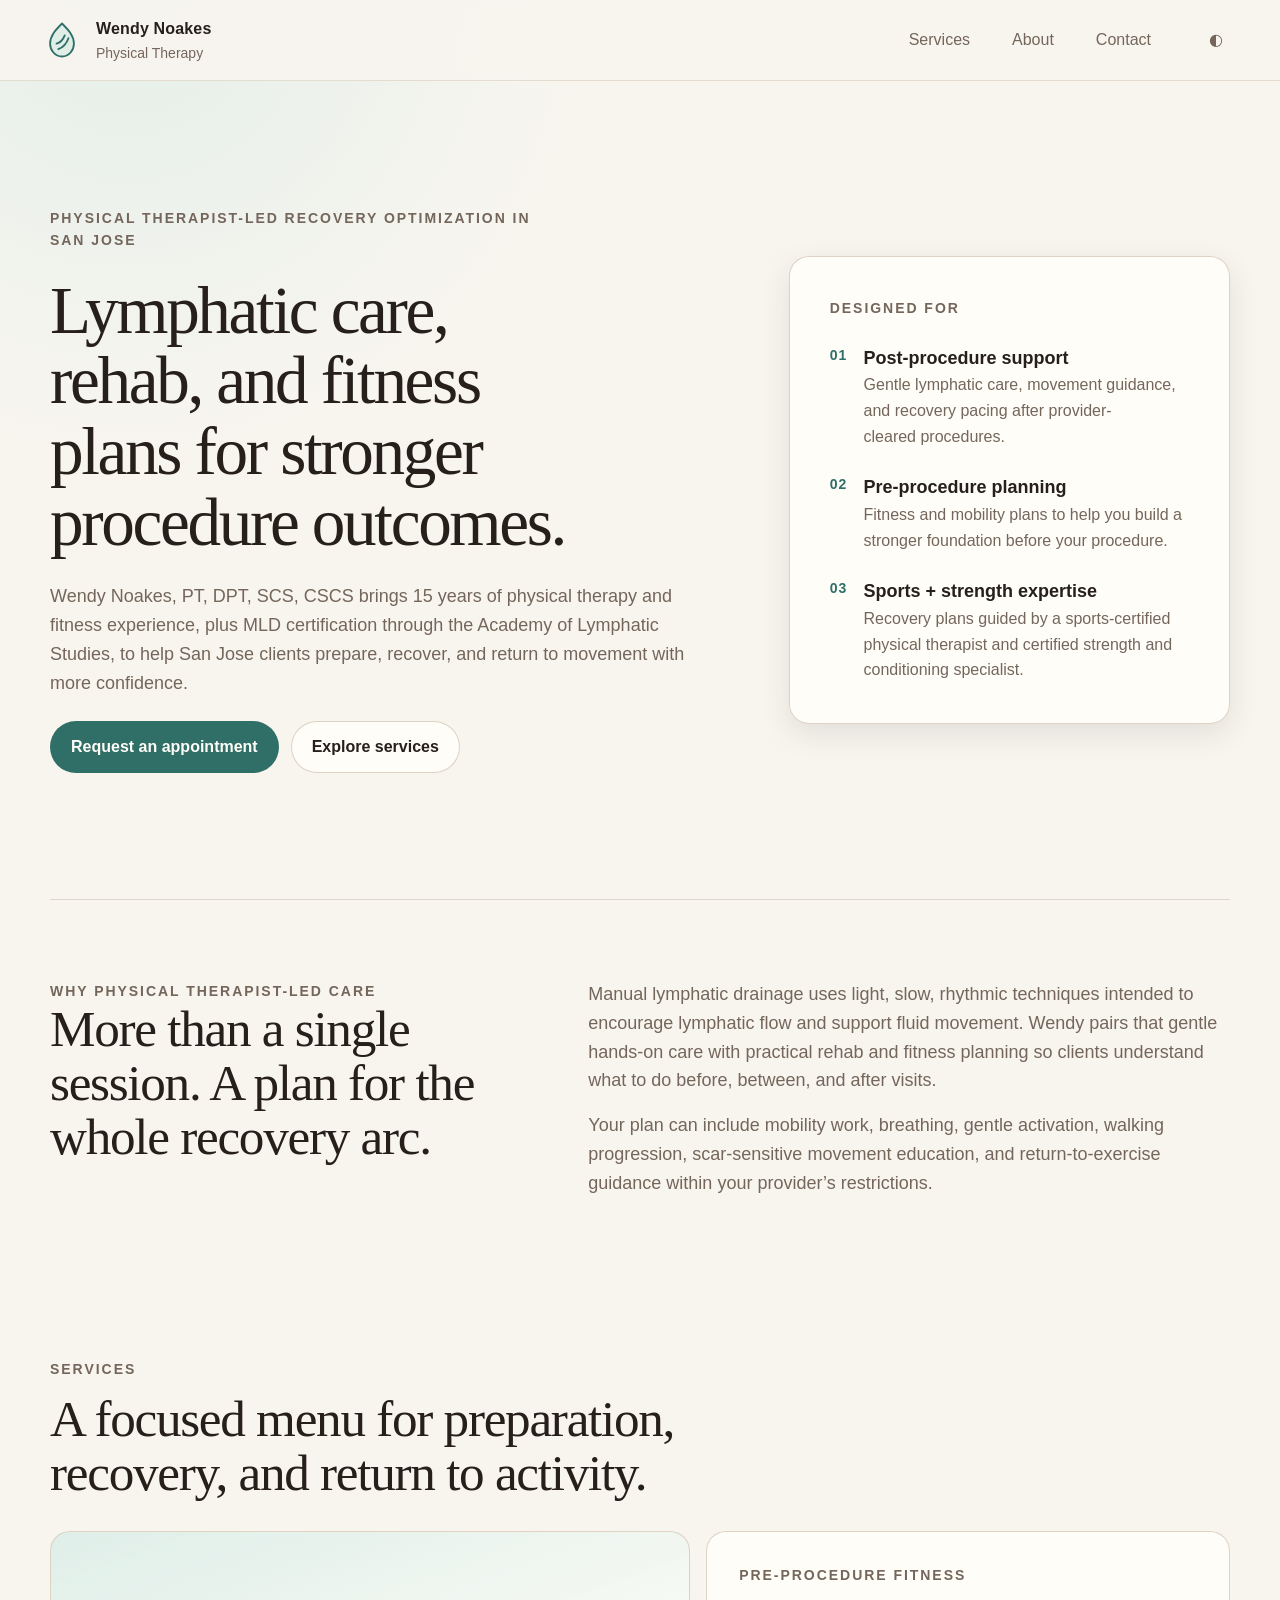
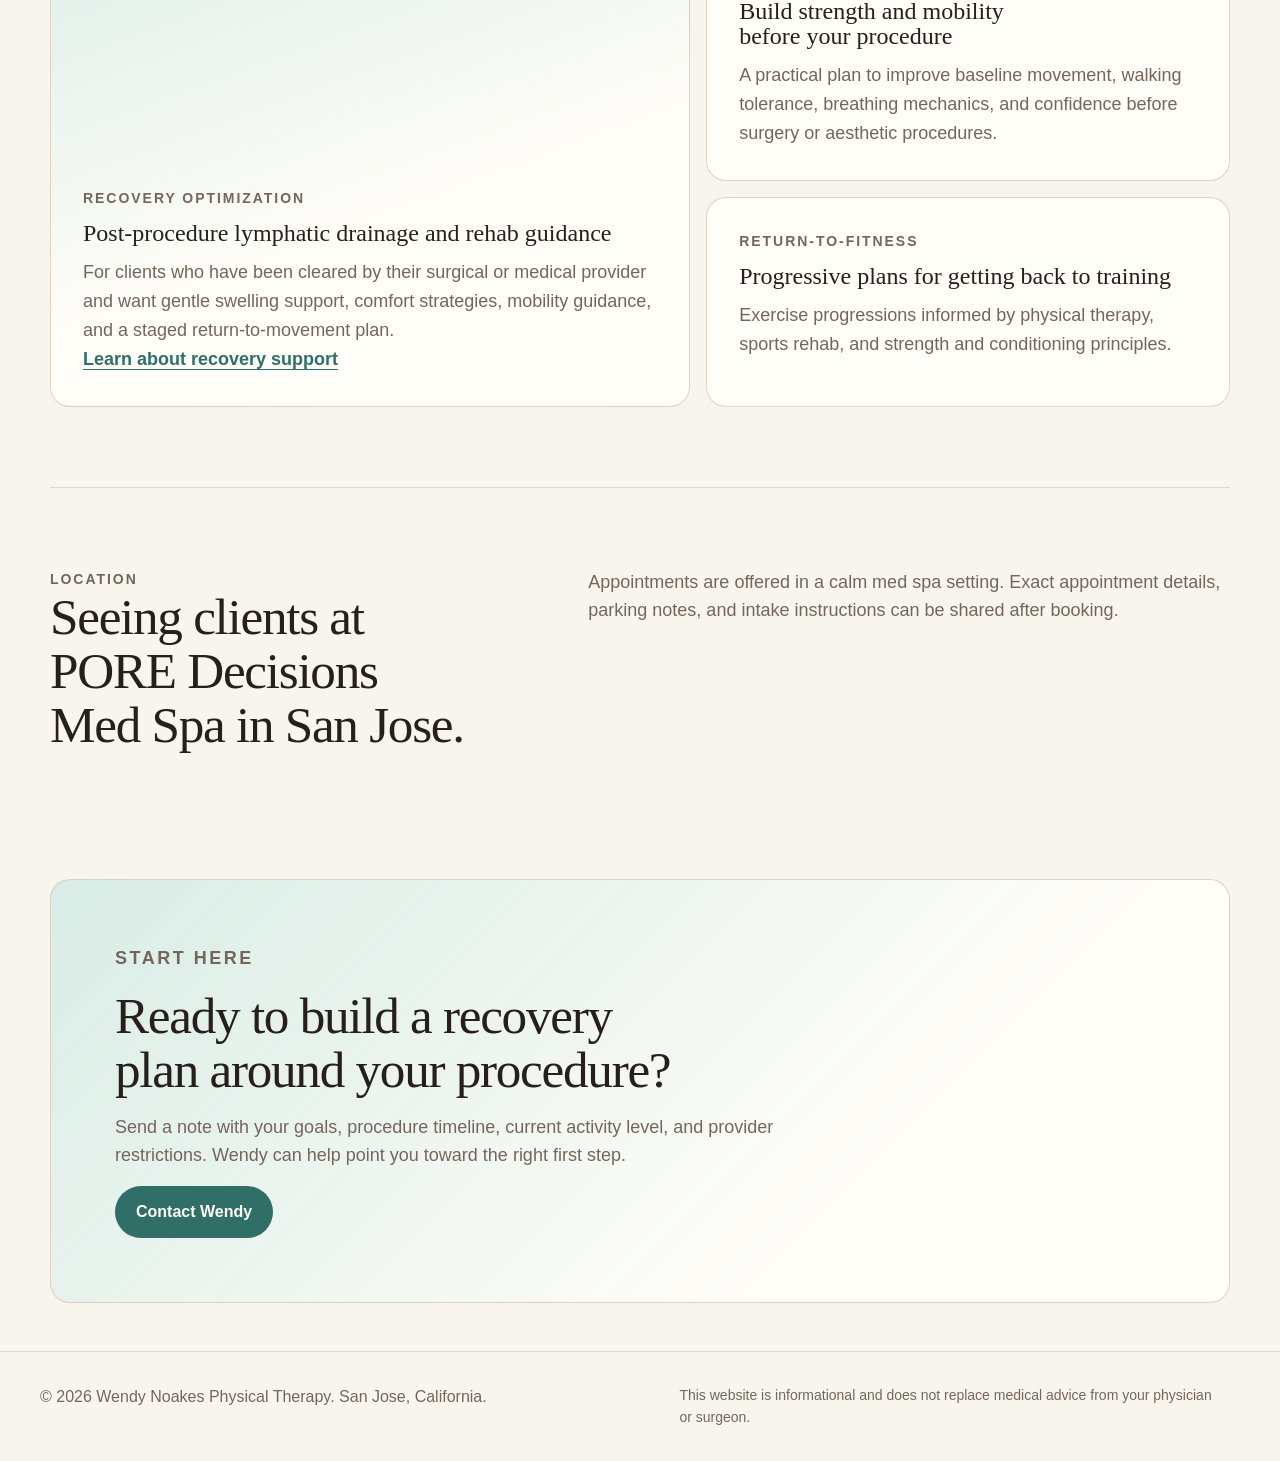
==== index.html @ c4cbfc4f "Add files via upload" ====
<!DOCTYPE html>
<html lang="en">
  <head>
    <meta charset="utf-8" />
    <meta name="viewport" content="width=device-width, initial-scale=1" />
    <title>Manual Lymphatic Drainage in San Jose | Wendy Noakes PT</title>
    <meta
      name="description"
      content="San Jose manual lymphatic drainage, post-procedure recovery support, and pre/post-procedure fitness planning led by Wendy Noakes, PT, DPT, SCS, CSCS."
    />
    <link rel="canonical" href="https://noakesphysicaltherapy.com/" />
    <meta name="robots" content="index, follow" />
    <meta property="og:title" content="Manual Lymphatic Drainage & Recovery PT in San Jose" />
    <meta
      property="og:description"
      content="Physical therapist-led manual lymphatic drainage, rehab guidance, and fitness planning for pre- and post-procedure recovery in San Jose."
    />
    <meta property="og:type" content="website" />
    <meta property="og:url" content="https://noakesphysicaltherapy.com/" />
    <meta property="og:site_name" content="Wendy Noakes Physical Therapy" />
    <link rel="preconnect" href="https://api.fontshare.com" />
    <link
      href="https://api.fontshare.com/v2/css?f[]=zodiak@400,500,700&f[]=satoshi@400,500,700&display=swap"
      rel="stylesheet"
    />
    <link rel="stylesheet" href="styles.css" />
    <script type="application/ld+json">
      {
        "@context": "https://schema.org",
        "@type": "MedicalBusiness",
        "name": "Wendy Noakes Physical Therapy",
        "alternateName": "Noakes Physical Therapy",
        "description": "San Jose manual lymphatic drainage, post-procedure recovery support, pre-procedure fitness planning, and return-to-fitness guidance led by Wendy Noakes, PT, DPT, SCS, CSCS.",
        "areaServed": "San Jose, CA",
        "medicalSpecialty": "PhysicalTherapy",
        "url": "https://noakesphysicaltherapy.com/",
        "email": "wendy@noakesphysicaltherapy.com",
        "founder": {
          "@type": "Person",
          "name": "Wendy Noakes",
          "jobTitle": "Physical Therapist",
          "honorificSuffix": "PT, DPT, SCS, CSCS"
        },
        "address": {
          "@type": "PostalAddress",
          "addressLocality": "San Jose",
          "addressRegion": "CA",
          "addressCountry": "US"
        },
        "knowsAbout": [
          "Manual lymphatic drainage",
          "Post-procedure recovery",
          "Physical therapy",
          "Pre-procedure fitness planning",
          "Return-to-fitness coaching"
        ]
      }
    </script>
    <script type="application/ld+json">
      {
        "@context": "https://schema.org",
        "@type": "WebSite",
        "name": "Wendy Noakes Physical Therapy",
        "url": "https://noakesphysicaltherapy.com/",
        "inLanguage": "en-US"
      }
    </script>
  </head>
  <body>
    <a class="skip-link" href="#main">Skip to content</a>
    <header class="site-header" data-header>
      <a class="brand" href="index.html" aria-label="Wendy Noakes Physical Therapy home">
        <svg class="brand-mark" viewBox="0 0 48 48" aria-hidden="true">
          <path d="M24 6c7 7 13 13 13 22 0 7-5.4 14-13 14S11 35 11 28C11 19 17 13 24 6Z" />
          <path d="M18 28c4-1 7-4 9-9M20 34c5-2 9-6 11-12" />
        </svg>
        <span>
          <strong>Wendy Noakes</strong>
          <small>Physical Therapy</small>
        </span>
      </a>
      <nav class="site-nav" aria-label="Primary navigation">
        <a href="services.html">Services</a>
        <a href="about.html">About</a>
        <a href="contact.html">Contact</a>
      </nav>
      <button class="theme-toggle" type="button" data-theme-toggle aria-label="Switch color theme">
        <span aria-hidden="true">◐</span>
      </button>
    </header>

    <main id="main">
      <section class="hero">
        <div class="hero-copy">
          <p class="eyebrow">Physical therapist-led recovery optimization in San Jose</p>
          <h1>Lymphatic care, rehab, and fitness plans for stronger procedure outcomes.</h1>
          <p class="hero-lede">
            Wendy Noakes, PT, DPT, SCS, CSCS brings 15 years of physical therapy and fitness experience, plus MLD certification through the Academy of Lymphatic Studies, to help San Jose clients prepare, recover, and return to movement with more confidence.
          </p>
          <div class="hero-actions" aria-label="Primary actions">
            <a class="button primary" href="contact.html">Request an appointment</a>
            <a class="button secondary" href="services.html">Explore services</a>
          </div>
        </div>
        <aside class="hero-card" aria-label="Practice highlights">
          <div class="quiet-label">Designed for</div>
          <ul role="list" class="hero-list">
            <li>
              <span>01</span>
              <strong>Post-procedure support</strong>
              <p>Gentle lymphatic care, movement guidance, and recovery pacing after provider-cleared procedures.</p>
            </li>
            <li>
              <span>02</span>
              <strong>Pre-procedure planning</strong>
              <p>Fitness and mobility plans to help you build a stronger foundation before your procedure.</p>
            </li>
            <li>
              <span>03</span>
              <strong>Sports + strength expertise</strong>
              <p>Recovery plans guided by a sports-certified physical therapist and certified strength and conditioning specialist.</p>
            </li>
          </ul>
        </aside>
      </section>

      <section class="split-section">
        <div>
          <p class="eyebrow">Why physical therapist-led care</p>
          <h2>More than a single session. A plan for the whole recovery arc.</h2>
        </div>
        <div class="prose">
          <p>
            Manual lymphatic drainage uses light, slow, rhythmic techniques intended to encourage lymphatic flow and support fluid movement. Wendy pairs that gentle hands-on care with practical rehab and fitness planning so clients understand what to do before, between, and after visits.
          </p>
          <p>
            Your plan can include mobility work, breathing, gentle activation, walking progression, scar-sensitive movement education, and return-to-exercise guidance within your provider’s restrictions.
          </p>
        </div>
      </section>

      <section class="service-preview" aria-labelledby="service-preview-title">
        <div class="section-intro">
          <p class="eyebrow">Services</p>
          <h2 id="service-preview-title">A focused menu for preparation, recovery, and return to activity.</h2>
        </div>
        <div class="feature-layout">
          <article class="feature-card large">
            <p class="quiet-label">Recovery optimization</p>
          <h3>Post-procedure lymphatic drainage and rehab guidance</h3>
            <p>
              For clients who have been cleared by their surgical or medical provider and want gentle swelling support, comfort strategies, mobility guidance, and a staged return-to-movement plan.
            </p>
            <a href="services.html#post-op">Learn about recovery support</a>
          </article>
          <article class="feature-card">
            <p class="quiet-label">Pre-procedure fitness</p>
            <h3>Build strength and mobility before your procedure</h3>
            <p>
              A practical plan to improve baseline movement, walking tolerance, breathing mechanics, and confidence before surgery or aesthetic procedures.
            </p>
          </article>
          <article class="feature-card">
            <p class="quiet-label">Return-to-fitness</p>
            <h3>Progressive plans for getting back to training</h3>
            <p>
              Exercise progressions informed by physical therapy, sports rehab, and strength and conditioning principles.
            </p>
          </article>
        </div>
      </section>

      <section class="location-band" aria-labelledby="location-title">
        <div>
          <p class="eyebrow">Location</p>
          <h2 id="location-title">Seeing clients at PORE Decisions Med Spa in San Jose.</h2>
        </div>
        <p>
          Appointments are offered in a calm med spa setting. Exact appointment details, parking notes, and intake instructions can be shared after booking.
        </p>
      </section>

      <section class="cta-section" aria-labelledby="cta-title">
        <p class="eyebrow">Start here</p>
        <h2 id="cta-title">Ready to build a recovery plan around your procedure?</h2>
        <p>
          Send a note with your goals, procedure timeline, current activity level, and provider restrictions. Wendy can help point you toward the right first step.
        </p>
        <a class="button primary" href="contact.html">Contact Wendy</a>
      </section>
    </main>

    <footer class="site-footer">
      <p>© <span data-year></span> Wendy Noakes Physical Therapy. San Jose, California.</p>
      <p class="footer-note">This website is informational and does not replace medical advice from your physician or surgeon.</p>
    </footer>
    <script src="script.js" defer></script>
  </body>
</html>
---- styles.css ----
:root,
[data-theme='light'] {
  --font-display: 'Zodiak', Georgia, serif;
  --font-body: 'Satoshi', Arial, sans-serif;
  --text-xs: clamp(0.75rem, 0.7rem + 0.25vw, 0.875rem);
  --text-sm: clamp(0.875rem, 0.8rem + 0.35vw, 1rem);
  --text-base: clamp(1rem, 0.95rem + 0.25vw, 1.125rem);
  --text-lg: clamp(1.125rem, 1rem + 0.75vw, 1.5rem);
  --text-xl: clamp(1.5rem, 1.2rem + 1.25vw, 2.25rem);
  --text-2xl: clamp(2rem, 1.2rem + 2.5vw, 3.5rem);
  --text-3xl: clamp(2.5rem, 1rem + 4vw, 5rem);
  --space-1: 0.25rem;
  --space-2: 0.5rem;
  --space-3: 0.75rem;
  --space-4: 1rem;
  --space-5: 1.25rem;
  --space-6: 1.5rem;
  --space-8: 2rem;
  --space-10: 2.5rem;
  --space-12: 3rem;
  --space-16: 4rem;
  --space-20: 5rem;
  --space-24: 6rem;
  --color-bg: #f8f5ef;
  --color-surface: #fffdf8;
  --color-surface-2: #efe7db;
  --color-surface-offset: #e5dacb;
  --color-border: #d6c8b9;
  --color-text: #261f1a;
  --color-text-muted: #74665b;
  --color-text-faint: #a99c91;
  --color-text-inverse: #fffdf8;
  --color-primary: #2f6f67;
  --color-primary-hover: #1f514d;
  --color-primary-highlight: #d7ebe5;
  --color-warning: #8e4c2c;
  --radius-sm: 0.375rem;
  --radius-md: 0.5rem;
  --radius-lg: 0.75rem;
  --radius-xl: 1.25rem;
  --radius-full: 9999px;
  --shadow-sm: 0 1px 2px rgba(38, 31, 26, 0.07);
  --shadow-md: 0 10px 30px rgba(38, 31, 26, 0.1);
  --transition-interactive: 180ms cubic-bezier(0.16, 1, 0.3, 1);
}

[data-theme='dark'] {
  --color-bg: #151817;
  --color-surface: #1d2321;
  --color-surface-2: #242c29;
  --color-surface-offset: #303a36;
  --color-border: #3c4743;
  --color-text: #eee9df;
  --color-text-muted: #b6aaa0;
  --color-text-faint: #7f756e;
  --color-text-inverse: #171614;
  --color-primary: #86c7bd;
  --color-primary-hover: #a6ddd3;
  --color-primary-highlight: #233c39;
  --color-warning: #d69a72;
  --shadow-sm: 0 1px 2px rgba(0, 0, 0, 0.2);
  --shadow-md: 0 14px 38px rgba(0, 0, 0, 0.28);
}

*,
*::before,
*::after {
  box-sizing: border-box;
  margin: 0;
  padding: 0;
}

html {
  -moz-text-size-adjust: none;
  -webkit-text-size-adjust: none;
  text-size-adjust: none;
  scroll-behavior: smooth;
  scroll-padding-top: var(--space-16);
}

body {
  min-height: 100dvh;
  font-family: var(--font-body);
  font-size: var(--text-base);
  line-height: 1.6;
  color: var(--color-text);
  background:
    radial-gradient(circle at 10% 0%, color-mix(in srgb, var(--color-primary-highlight), transparent 42%), transparent 28rem),
    var(--color-bg);
  -webkit-font-smoothing: antialiased;
}

a {
  color: inherit;
}

img,
svg {
  display: block;
  max-width: 100%;
}

p,
li {
  max-width: 72ch;
  text-wrap: pretty;
}

h1,
h2,
h3 {
  font-family: var(--font-display);
  line-height: 1.05;
  text-wrap: balance;
  font-weight: 500;
}

h1 {
  font-size: var(--text-3xl);
  letter-spacing: -0.035em;
}

h2 {
  font-size: var(--text-2xl);
  letter-spacing: -0.025em;
}

h3 {
  font-size: var(--text-lg);
}

button,
input,
textarea,
select {
  font: inherit;
}

a,
button,
input,
textarea,
select,
summary {
  transition:
    color var(--transition-interactive),
    background var(--transition-interactive),
    border-color var(--transition-interactive),
    box-shadow var(--transition-interactive),
    transform var(--transition-interactive);
}

:focus-visible {
  outline: 2px solid var(--color-primary);
  outline-offset: 3px;
  border-radius: var(--radius-sm);
}

.skip-link {
  position: absolute;
  left: var(--space-4);
  top: var(--space-4);
  z-index: 100;
  padding: var(--space-2) var(--space-4);
  background: var(--color-primary);
  color: var(--color-text-inverse);
  border-radius: var(--radius-full);
  transform: translateY(-150%);
}

.skip-link:focus {
  transform: translateY(0);
}

.site-header {
  position: sticky;
  top: 0;
  z-index: 50;
  display: grid;
  grid-template-columns: 1fr auto auto;
  gap: var(--space-6);
  align-items: center;
  padding: var(--space-4) clamp(var(--space-4), 4vw, var(--space-10));
  background: color-mix(in srgb, var(--color-bg), transparent 8%);
  border-bottom: 1px solid color-mix(in srgb, var(--color-border), transparent 45%);
  backdrop-filter: blur(16px);
}

.brand {
  display: inline-flex;
  gap: var(--space-3);
  align-items: center;
  text-decoration: none;
}

.brand-mark {
  width: 44px;
  height: 44px;
  color: var(--color-primary);
  fill: color-mix(in srgb, var(--color-primary-highlight), transparent 24%);
  stroke: currentColor;
  stroke-linecap: round;
  stroke-linejoin: round;
  stroke-width: 2;
}

.brand strong,
.brand small {
  display: block;
}

.brand strong {
  font-size: var(--text-sm);
  letter-spacing: 0.01em;
}

.brand small,
.eyebrow,
.quiet-label,
.footer-note,
.small-note,
.form-note {
  color: var(--color-text-muted);
  font-size: var(--text-xs);
}

.site-nav {
  display: flex;
  gap: var(--space-2);
  align-items: center;
}

.site-nav a,
.theme-toggle {
  min-height: 44px;
  display: inline-flex;
  align-items: center;
  justify-content: center;
  padding: var(--space-2) var(--space-4);
  border-radius: var(--radius-full);
  color: var(--color-text-muted);
  text-decoration: none;
  font-size: var(--text-sm);
  border: 1px solid transparent;
  background: transparent;
  cursor: pointer;
}

.site-nav a:hover,
.site-nav a[aria-current='page'],
.theme-toggle:hover {
  color: var(--color-text);
  border-color: color-mix(in srgb, var(--color-border), transparent 20%);
  background: color-mix(in srgb, var(--color-surface), transparent 25%);
}

.hero,
.page-hero,
.about-hero,
.split-section,
.service-preview,
.location-band,
.cta-section,
.service-detail,
.faq-section,
.values-grid,
.contact-layout {
  width: min(1180px, calc(100% - clamp(var(--space-8), 8vw, var(--space-20))));
  margin-inline: auto;
}

.hero {
  display: grid;
  grid-template-columns: minmax(0, 1.08fr) minmax(320px, 0.72fr);
  gap: clamp(var(--space-8), 6vw, var(--space-20));
  align-items: center;
  min-height: calc(100dvh - 82px);
  padding-block: clamp(var(--space-12), 8vw, var(--space-24));
}

.hero-copy {
  display: grid;
  gap: var(--space-6);
}

.eyebrow,
.quiet-label {
  text-transform: uppercase;
  letter-spacing: 0.14em;
  font-weight: 700;
}

.hero-lede,
.page-hero > p,
.prose p,
.cta-section p,
.location-band > p {
  color: var(--color-text-muted);
  font-size: var(--text-base);
}

.hero-actions,
.contact-actions {
  display: flex;
  flex-wrap: wrap;
  gap: var(--space-3);
  align-items: center;
}

.button {
  min-height: 48px;
  display: inline-flex;
  align-items: center;
  justify-content: center;
  padding: var(--space-3) var(--space-5);
  border-radius: var(--radius-full);
  text-decoration: none;
  border: 1px solid transparent;
  font-size: var(--text-sm);
  font-weight: 700;
  cursor: pointer;
}

.button.primary {
  background: var(--color-primary);
  color: var(--color-text-inverse);
}

.button.primary:hover {
  background: var(--color-primary-hover);
  transform: translateY(-1px);
}

.button.secondary {
  color: var(--color-text);
  border-color: color-mix(in srgb, var(--color-border), transparent 20%);
  background: color-mix(in srgb, var(--color-surface), transparent 8%);
}

.button.secondary:hover {
  border-color: var(--color-primary);
}

.hero-card {
  padding: clamp(var(--space-6), 4vw, var(--space-10));
  border: 1px solid color-mix(in srgb, var(--color-border), transparent 20%);
  border-radius: var(--radius-xl);
  background: color-mix(in srgb, var(--color-surface), transparent 4%);
  box-shadow: var(--shadow-md);
}

.hero-list {
  display: grid;
  gap: var(--space-6);
  margin-top: var(--space-6);
  list-style: none;
}

.hero-list li {
  display: grid;
  grid-template-columns: auto 1fr;
  column-gap: var(--space-4);
}

.hero-list span {
  grid-row: span 2;
  color: var(--color-primary);
  font-size: var(--text-xs);
  font-weight: 700;
  letter-spacing: 0.08em;
}

.hero-list p {
  color: var(--color-text-muted);
  font-size: var(--text-sm);
}

.split-section,
.location-band,
.about-hero,
.service-detail {
  display: grid;
  grid-template-columns: 0.85fr 1.15fr;
  gap: clamp(var(--space-8), 6vw, var(--space-16));
  padding-block: clamp(var(--space-12), 7vw, var(--space-20));
  border-top: 1px solid color-mix(in srgb, var(--color-border), transparent 35%);
}

.prose {
  display: grid;
  gap: var(--space-4);
}

.service-preview,
.faq-section,
.values-grid,
.credentials-section {
  padding-block: clamp(var(--space-12), 7vw, var(--space-20));
}

.section-intro {
  display: grid;
  gap: var(--space-3);
  max-width: 760px;
  margin-bottom: var(--space-8);
}

.feature-layout {
  display: grid;
  grid-template-columns: 1.1fr 0.9fr;
  grid-auto-rows: minmax(210px, auto);
  gap: var(--space-4);
}

.feature-card,
.values-grid article,
.credential-list article,
.contact-card,
.contact-form {
  padding: clamp(var(--space-5), 4vw, var(--space-8));
  border-radius: var(--radius-xl);
  border: 1px solid color-mix(in srgb, var(--color-border), transparent 22%);
  background: color-mix(in srgb, var(--color-surface), transparent 5%);
}

.feature-card.large {
  grid-row: span 2;
  display: flex;
  flex-direction: column;
  justify-content: flex-end;
  min-height: 460px;
  background:
    linear-gradient(160deg, color-mix(in srgb, var(--color-primary-highlight), transparent 20%), transparent 58%),
    color-mix(in srgb, var(--color-surface), transparent 2%);
}

.feature-card h3,
.values-grid h3,
.contact-card h2 {
  margin-block: var(--space-3);
}

.feature-card p,
.values-grid p,
.contact-card p,
.detail-body p,
.faq-list p {
  color: var(--color-text-muted);
}

.feature-card a,
.text-link {
  width: fit-content;
  color: var(--color-primary);
  font-weight: 700;
  text-decoration-thickness: 0.08em;
  text-underline-offset: 0.2em;
}

.cta-section {
  display: grid;
  justify-items: start;
  gap: var(--space-4);
  padding: clamp(var(--space-8), 8vw, var(--space-16));
  margin-block: var(--space-12);
  border-radius: var(--radius-xl);
  color: var(--color-text);
  background:
    linear-gradient(135deg, color-mix(in srgb, var(--color-primary-highlight), transparent 5%), transparent 70%),
    color-mix(in srgb, var(--color-surface), transparent 4%);
  border: 1px solid color-mix(in srgb, var(--color-border), transparent 20%);
}

.page {
  padding-bottom: var(--space-16);
}

.page-hero {
  display: grid;
  gap: var(--space-5);
  padding-block: clamp(var(--space-12), 8vw, var(--space-24));
}

.page-hero.narrow {
  max-width: 920px;
}

.sticky-kicker {
  align-self: start;
  position: sticky;
  top: var(--space-24);
}

.detail-body {
  display: grid;
  gap: var(--space-5);
}

.check-list {
  display: grid;
  gap: var(--space-3);
  list-style: none;
}

.check-list li {
  position: relative;
  padding-left: var(--space-6);
  color: var(--color-text-muted);
}

.check-list li::before {
  content: "";
  position: absolute;
  left: 0;
  top: 0.65em;
  width: 0.55rem;
  height: 0.55rem;
  border-radius: var(--radius-full);
  background: var(--color-primary);
}

.faq-list {
  display: grid;
  gap: var(--space-3);
}

details {
  padding: var(--space-5);
  border: 1px solid color-mix(in srgb, var(--color-border), transparent 20%);
  border-radius: var(--radius-lg);
  background: color-mix(in srgb, var(--color-surface), transparent 10%);
}

summary {
  cursor: pointer;
  font-weight: 700;
}

details p {
  margin-top: var(--space-3);
}

.values-grid {
  display: grid;
  grid-template-columns: repeat(3, 1fr);
  gap: var(--space-4);
}

.values-grid .section-intro {
  grid-column: 1 / -1;
}

.credential-list {
  display: grid;
  grid-template-columns: repeat(5, 1fr);
  gap: var(--space-4);
}

.credential-list article {
  display: grid;
  gap: var(--space-2);
}

.credential-list strong {
  font-family: var(--font-display);
  font-size: var(--text-lg);
  line-height: 1.15;
  font-weight: 500;
}

.credential-list span {
  color: var(--color-text-muted);
  font-size: var(--text-sm);
}

.contact-layout {
  display: grid;
  grid-template-columns: minmax(0, 1fr) 380px;
  gap: var(--space-6);
  align-items: start;
}

.contact-form {
  display: grid;
  gap: var(--space-3);
}

.contact-form label {
  font-size: var(--text-sm);
  font-weight: 700;
}

.contact-form input,
.contact-form textarea,
.contact-form select {
  width: 100%;
  min-height: 48px;
  padding: var(--space-3) var(--space-4);
  border: 1px solid color-mix(in srgb, var(--color-border), transparent 10%);
  border-radius: var(--radius-md);
  color: var(--color-text);
  background: var(--color-bg);
}

.contact-form textarea {
  resize: vertical;
}

code {
  padding: 0.08em 0.35em;
  border-radius: var(--radius-sm);
  background: var(--color-surface-2);
}

.site-footer {
  display: flex;
  justify-content: space-between;
  gap: var(--space-4);
  padding: var(--space-8) clamp(var(--space-4), 4vw, var(--space-10));
  color: var(--color-text-muted);
  font-size: var(--text-sm);
  border-top: 1px solid color-mix(in srgb, var(--color-border), transparent 35%);
}

@media (max-width: 840px) {
  .site-header {
    grid-template-columns: 1fr auto;
  }

  .site-nav {
    grid-column: 1 / -1;
    justify-content: space-between;
  }

  .hero,
  .split-section,
  .location-band,
  .about-hero,
  .service-detail,
  .feature-layout,
  .values-grid,
  .credential-list,
  .contact-layout {
    grid-template-columns: 1fr;
  }

  .hero {
    min-height: auto;
  }

  .feature-card.large {
    min-height: 320px;
  }

  .sticky-kicker {
    position: static;
  }

  .site-footer {
    flex-direction: column;
  }
}

@media (max-width: 540px) {
  h1 {
    font-size: var(--text-2xl);
  }

  h2 {
    font-size: var(--text-xl);
  }

  .hero,
  .page-hero,
  .about-hero,
  .split-section,
  .service-preview,
  .location-band,
  .cta-section,
  .service-detail,
  .faq-section,
  .values-grid,
  .contact-layout {
    width: min(100% - var(--space-8), 1180px);
  }

  .hero-actions,
  .button {
    width: 100%;
  }

  .brand small {
    display: none;
  }
}

@media (prefers-reduced-motion: reduce) {
  *,
  *::before,
  *::after {
    animation-duration: 0.01ms !important;
    animation-iteration-count: 1 !important;
    scroll-behavior: auto !important;
    transition-duration: 0.01ms !important;
  }
}
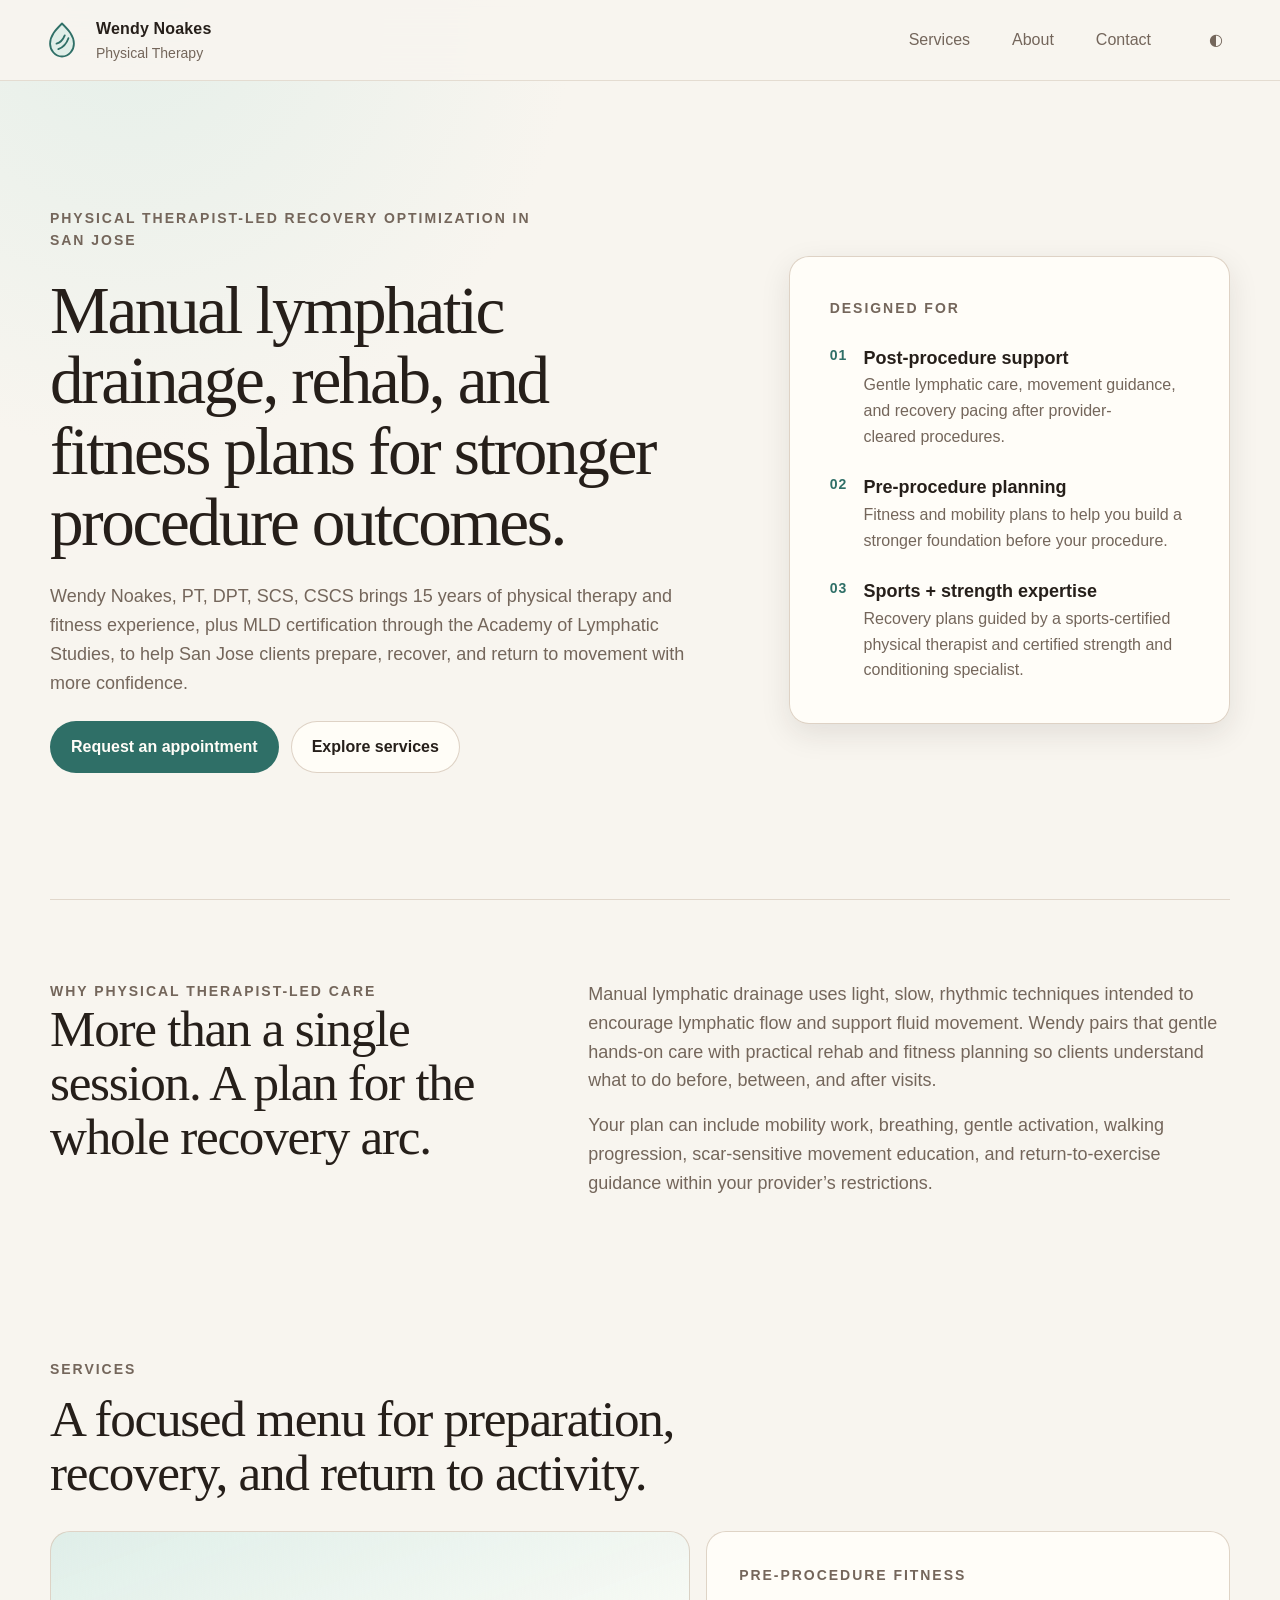
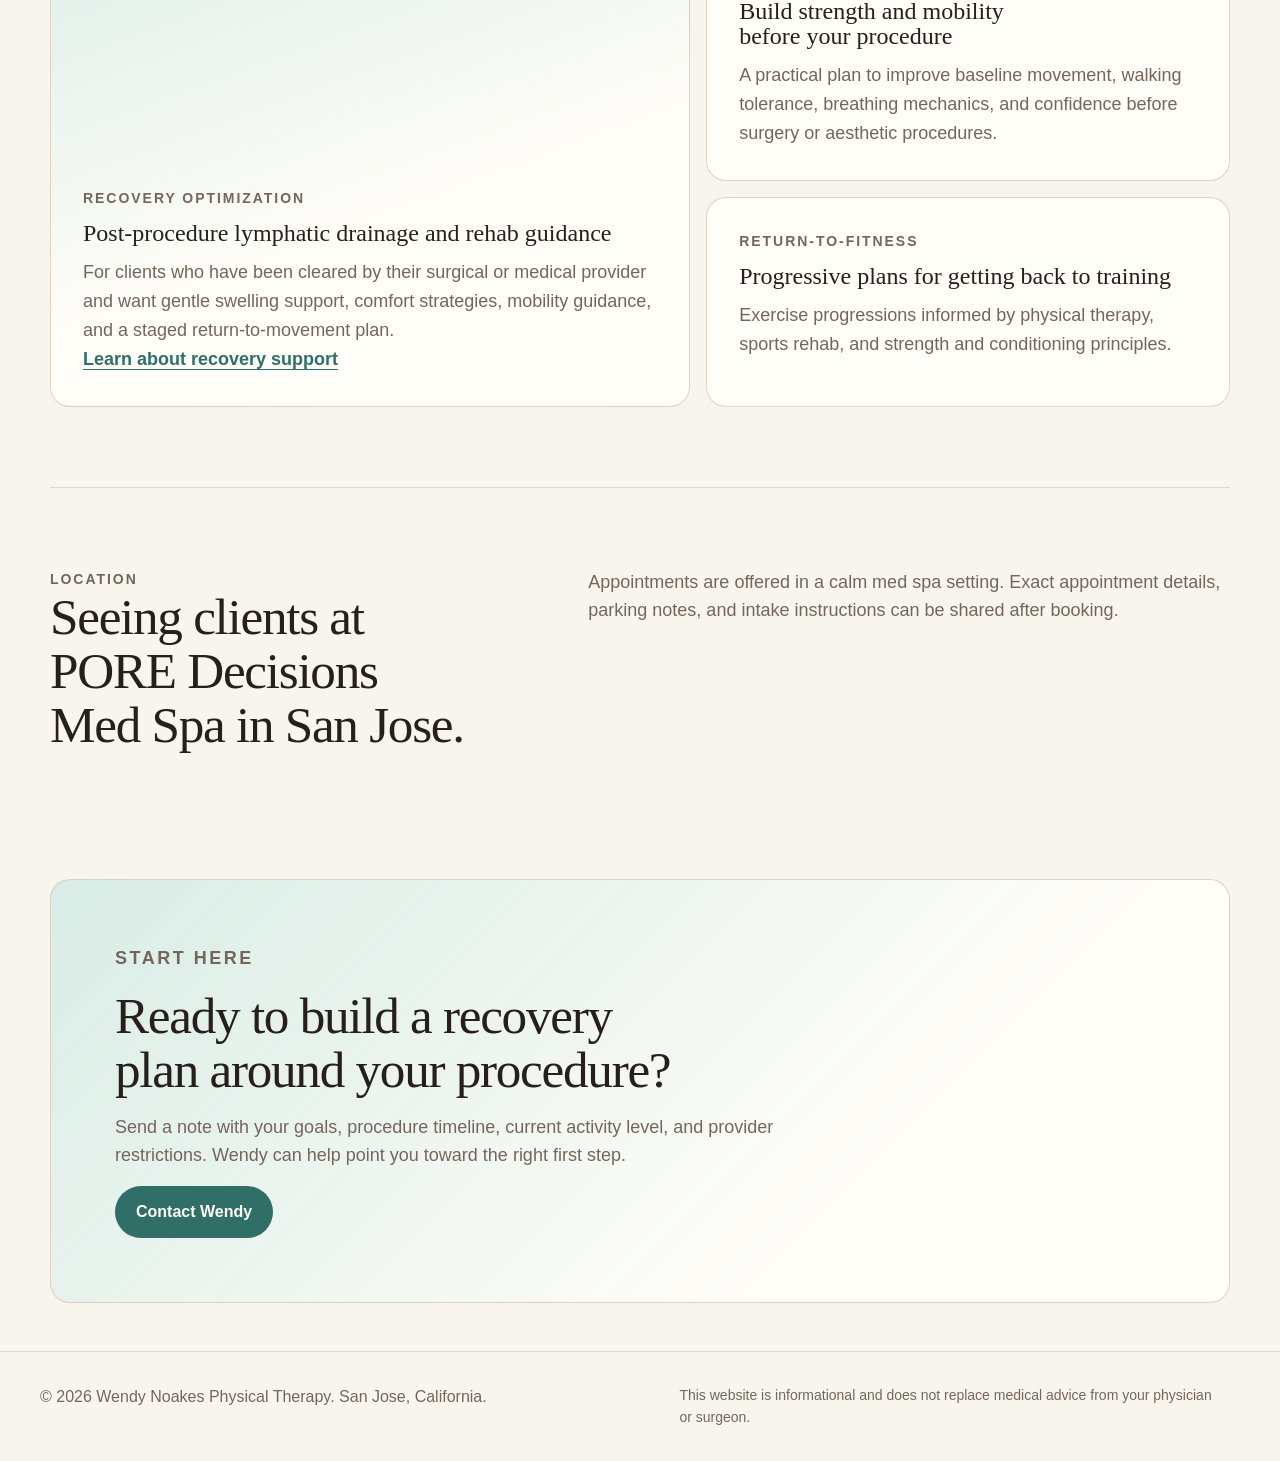
==== commit de74d527: "Update index.html" ====
--- a/index.html
+++ b/index.html
@@ -93,7 +93,7 @@
       <section class="hero">
         <div class="hero-copy">
           <p class="eyebrow">Physical therapist-led recovery optimization in San Jose</p>
-          <h1>Lymphatic care, rehab, and fitness plans for stronger procedure outcomes.</h1>
+          <h1>Manual lymphatic drainage, rehab, and fitness plans for stronger procedure outcomes.</h1>
           <p class="hero-lede">
             Wendy Noakes, PT, DPT, SCS, CSCS brings 15 years of physical therapy and fitness experience, plus MLD certification through the Academy of Lymphatic Studies, to help San Jose clients prepare, recover, and return to movement with more confidence.
           </p>
